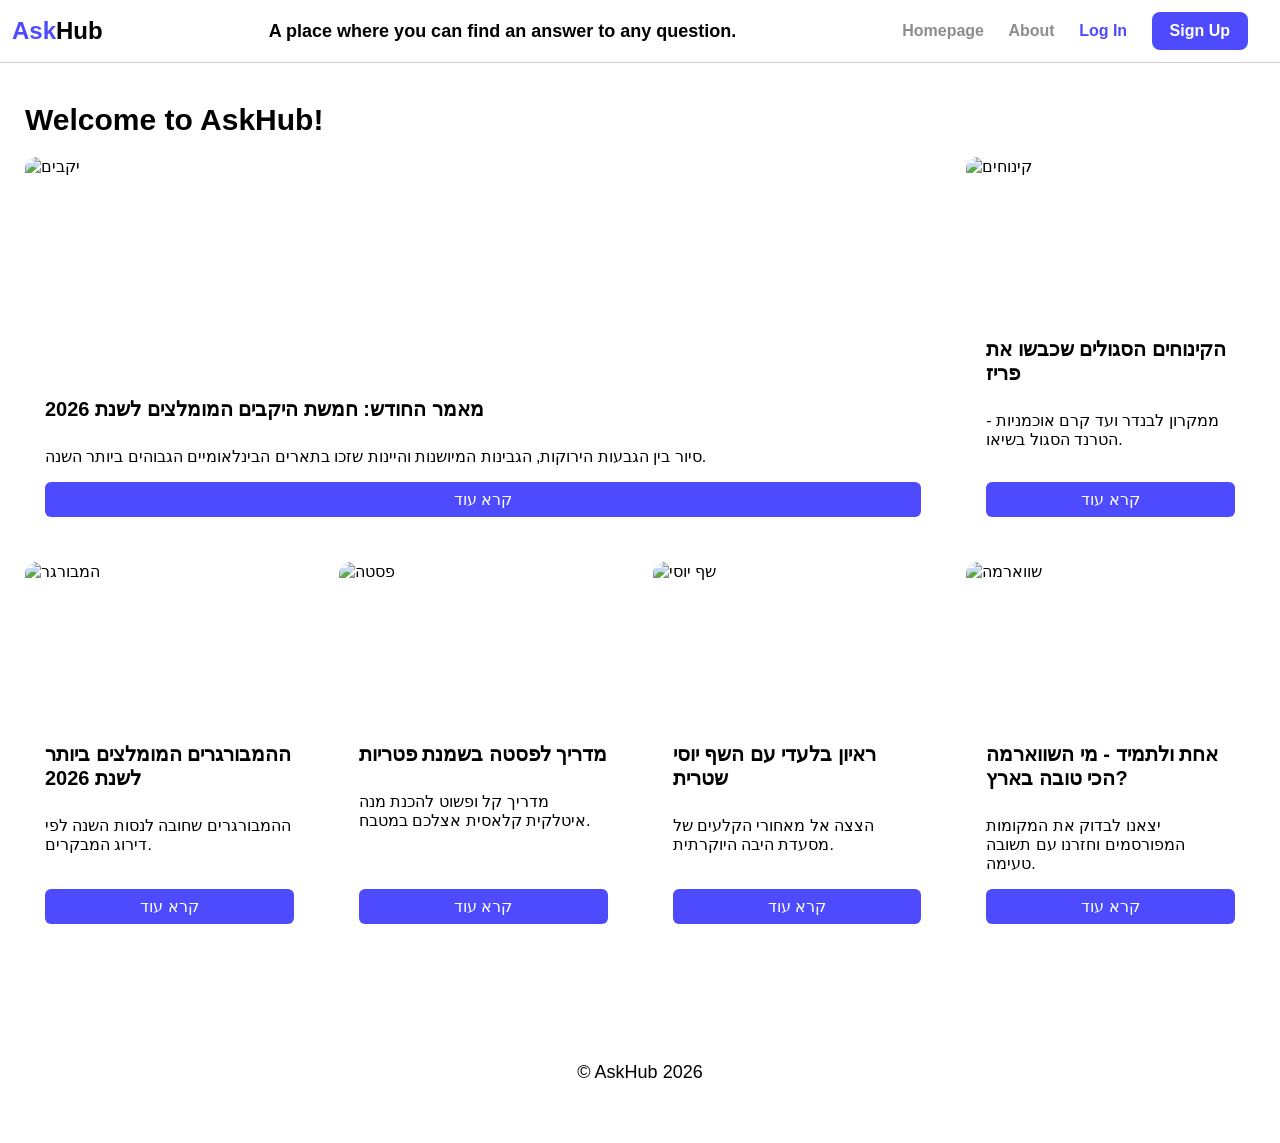
==== index.html @ f4919f1f "first commit" ====
<!DOCTYPE html>
<html lang="en" dir="ltr">
<head>
    <meta charset="UTF-8">
    <meta name="viewport" content="width=device-width, initial-scale=1.0">
    <title>Final Project - html JavaScript</title>
    <link rel="stylesheet" href="style.css">
</head> 
<body id="top">

<header>
    <div class="nav-container">
        <div class="logo">Ask<span>Hub</span></div>
        <div class="subtitle">A place where you can find an answer to any question.</div>

       <!--צקבוקס מוסתר-->
       <input type="checkbox" id="menu-toggle">

       <!--כפתור לפתיחת התפריט-->
       <label for="menu-toggle" class="hamburger">
        ☰
       </label>

        <nav class="menu">
            <a href="index.html">Homepage</a>
            <a href="about.html">About</a>
            <a id="login-link" href="login.html" class="login">Log In</a>
            <a id="signup-link" href="register.html" class="signup">Sign Up</a>
        </nav>
    </div>
</header>

<main class="container">
    <h1 class="site-title">Welcome to AskHub!</h1>
    <div class="grid-layout">      
        <!--מאמר ראשי-->
        <article class="card main-article">
            <img src="https://tasteoffrancemag.com/wp-content/uploads/2025/02/shutterstock_2423130701-scaled.jpg" alt="יקבים">
            <div class="card-content">
                <h2>מאמר החודש: חמשת היקבים המומלצים לשנת 2026</h2>
                <p>סיור בין הגבעות הירוקות, הגבינות המיושנות והיינות שזכו בתארים הבינלאומיים הגבוהים ביותר השנה.</p>
                <a href="#" class="btn">קרא עוד</a>
            </div>
        </article>
        
        <!--מאמר 2: קינוחים סגולים-->
        <article class="card">
            <img src="https://encrypted-tbn0.gstatic.com/images?q=tbn:ANd9GcQdO-d_kYrpwmOG8nm_Oo1D3cXcYjzcuINQ-Q&s" alt="קינוחים">
            <div class="card-content">
                <h2>הקינוחים הסגולים שכבשו את פריז</h2>
                <p>ממקרון לבנדר ועד קרם אוכמניות - הטרנד הסגול בשיאו.</p>
                <a href="#" class="btn">קרא עוד</a>
            </div>
        </article>

        <!--מאמר 3: המבורגרס-->
        <article class="card">
            <img src="https://kobiedri.co.il/wp-content/uploads/2024/09/IMG_0032-10.jpg" alt="המבורגר">
            <div class="card-content">
                <h2>ההמבורגרים המומלצים ביותר לשנת 2026</h2>
                <p>ההמבורגרים שחובה לנסות השנה לפי דירוג המבקרים.</p>
                <a href="#" class="btn">קרא עוד</a>
            </div>
        </article>

        <!--מאמר 4: פסטה-->
        <article class="card">
            <img src="https://maimongroup.co.il/wp-content/uploads/2025/08/%D7%A4%D7%98%D7%95%D7%A6%D7%99%D7%A0%D7%99-%D7%AA%D7%A8%D7%93-%D7%A4%D7%98%D7%A8%D7%99%D7%95%D7%AA-%D7%95%D7%A9%D7%9E%D7%A0%D7%AA.jpg" alt="פסטה">
            <div class="card-content">
                <h2>מדריך לפסטה בשמנת פטריות</h2>
                <p>מדריך קל ופשוט להכנת מנה איטלקית קלאסית אצלכם במטבח.</p>
                <a href="#" class="btn">קרא עוד</a>
            </div>
        </article>

        <!--מאמר 5: היבה יוסי שטרית-->
        <article class="card">
            <img src="https://hungryparis.com/wp-content/uploads/2022/12/318791356_687440199724669_7890385769118981096_n-1024x768.jpg" alt="שף יוסי">
            <div class="card-content">
                <h2>ראיון בלעדי עם השף יוסי שטרית</h2>
                <p>הצצה אל מאחורי הקלעים של מסעדת היבה היוקרתית.</p>
                <a href="#" class="btn">קרא עוד</a>
            </div>
        </article>

        <!--מאמר 6: שווארמה-->
        <article class="card">
            <img src="https://encrypted-tbn0.gstatic.com/images?q=tbn:ANd9GcRn54LryjG3MNIOIskVXW60TSadhxC5EGrFEA&s" alt="שווארמה">
            <div class="card-content">
                <h2>אחת ולתמיד - מי השווארמה הכי טובה בארץ?</h2>
                <p>יצאנו לבדוק את המקומות המפורסמים וחזרנו עם תשובה טעימה.</p>
                <a href="#" class="btn">קרא עוד</a>
            </div>
        </article>

    </div>
</main>

<footer id="form-section">
    <p class="copyright">
    © AskHub 2026</p>
</footer>
<script src="js/navbar.js"></script>
</body>
</html>
---- style.css ----
/*פלטת צבעים מוכנים שיהיה לי מראש*/
:root {
    --royal-blue: #423ffdef;
    --white: #ffffff;
    --black: #000000;
    --red: #ff4d4d;
    --green: #09d1a6;
    --dark-gray: #8c8d8d;
    --light-gray: #cfd1d1;
    --light-blue: #569affcb;
}

* {
    box-sizing: border-box;
    scroll-behavior: smooth;
}

body {
    margin: 0;
    font-family: 'Segoe UI', Tahoma, sans-serif;
    background-color: var(--white);
    direction: ltr;
}

/*חלק עליון*/
header {
    position: sticky;
    top: 0;
    background-color: var(--white);
    z-index: 1000;
    border-bottom: 1px solid var(--light-gray);
    margin: 0 auto;
    padding: 2px;
    direction: ltr;
}

.nav-container {
    display: flex;
    justify-content: space-between;
    align-items: center;
    max-width: 1300px;
    margin: 0 auto;
    padding: 10px;
    direction: ltr;
}

 /*המילה Ask*/
.logo {
    color: var(--royal-blue);
    font-weight: bold;
    font-size: 24px;
}

/*המילה Hub*/
.logo span {
    color: var(--black);
}

.subtitle {
    color:var(--black);
    font-weight: bold;
    font-size: 18px;
}

/*תפריט*/
.menu a {
    color: var(--dark-gray);
    text-decoration: none;
    margin-right: 20px;
    transition: all 0.3s ease;
    display: inline-block;
    font-weight: bold;
}

/*כפתור התחברות*/
.menu a.login {
    color: var(--royal-blue);
}

/*כפתור הרשמה*/
.menu a.signup {
    background-color: var(--royal-blue);
    color: var(--white);
    padding: 10px 18px;
    border-radius: 8px;
}

.menu a:hover {
    color: var(--light-gray);
    transform: translateY(-4px) scale(1.1);
}

.site-title{
    font-size: 30px;
}













/*גריד*/
.container {
    max-width: 1270px;
    margin: 40px auto;
    padding: 0 20px;
}

.grid-layout {
    display: grid;
    grid-template-columns: repeat(4, 1fr);
    gap: 25px;
}

.card {
    background-color: var(--white);
    border-radius: 12px;
    overflow: hidden;
    display: flex;
    flex-direction: column;
    transition: transform 0.35s ease;
}

.card:hover {
    transform: translateY(-8px) scale(1.04);
    box-shadow: 0 12px 30px var(--light-gray);
}

.card img {
    width: 100%;
    height: 160px;
    object-fit: cover;
}

.main-article {
    grid-column: span 3;
    background-color: var(--white);
}

.main-article img {
    height: 220px;
}

.card-content {
    padding: 20px;
    flex-grow: 1;
    display: flex;
    flex-direction: column;
}

.card-content h2 {
    color: var(--black);
    margin: 0 0 10px 0;
    font-size: 1.25rem;
}

.btn {
    background-color: var(--royal-blue);
    color: var(--white);
    text-decoration: none;
    padding: 8px 15px;
    border-radius: 6px;
    margin-top: auto;
    display: inline-block;
    text-align: center;
}





/*אודות*/
.about-strip {
    background-color: var(--white);
    padding: 60px 20px;
    text-align: center;
}

.inner-about h2 {
    color: var(--black);
}

.inner-about p {
    text-align: justify;
    line-height: 1.9;
    font-size: 19px;
    max-width: 900px;
    margin: 0 auto;
}
















/*הרשמה לניוזלטר*/
.hidden {
    display: none;
}

footer {
    background-color: var(--bg-home);
    padding: 60px 20px;
    text-align: center;
}

.white-bubble {
    background-color: var(--white);
    max-width: 450px;
    margin: 0 auto;
    padding: 0;
    border-radius: 15px;
    box-shadow: 0 8px 25px rgba(0,0,0,0.1);
    text-align: left;
}

.form-content {
    padding: 30px 40px;
}

.white-bubble h2 {
    text-align: center;
    color: var(--black);
    margin-bottom: 25px;
}

.form {
    display: flex;
    flex-direction: column;
    gap: 15px;
}

.form label {
    display: flex;
    flex-direction: column;
    font-weight: bold;
    color: var(--black);
}

input {
    padding: 10px;
    border-radius: 6px;
    border: 1px solid #ccc;
    margin-top: 5px;
    font-family: inherit;
}

/*שגיאות*/
.error {
    display: block;
    min-height: 14px;
    color: var(--red);
    font-size: 13px;
    margin-top: 1px;
    font-weight: normal;
    margin-bottom: 3px;
}

.invalid {
    border: 2px solid var(--red);
}

.valid {
    border: 2px solid var(--green);
}


.submit-btn,
.back-btn,
.continue-btn {
    background-color: var(--white);
    color: var(--black);
    border-radius: 8px;
    border-color: var(--light-gray);
    padding: 12px;
    margin-bottom: 3px;
    margin-top: 15px;
    font-weight: bold;
    cursor: pointer;
    transition: all 0.3s ease;
    display: block;
}

.submit-btn:hover,
.back-btn:hover,
.continue-btn:hover {
    transform: translateY(-6px);
    box-shadow: 0 5px 5px var(--dark-gray);
}

.continue-btn {
    display: block;
    margin-left: auto;
}

.buttons-row {
    display: flex;
    justify-content: space-between;
    align-items: center;
    margin-top: 15px;
}

.back-btn,
.submit-btn {
    flex: 0 0 120px;
}

#step2 {
    display: none;
}

.step {
    background-color: var(--light-gray);
    color: var(--black);
    padding: 15px 20px;
    display: inline-block;
    flex: 1;
    text-align: center;
}

.active {
    background-color: var(--royal-blue);
    color:var(--white);
}

.steps {
    display: flex;
    overflow: hidden;
    font-weight: bold;
    border-radius: 12px 12px 0 0;
    border-bottom: 1px solid var(--light-gray);
    box-shadow: 0 2px 4px rgba(0, 0, 0, 0.08);
}

.form-section {
    opacity: 1;
    transition: opacity 0.35s ease;
}

.form-section.hide {
    opacity: 0;
}



/*התחברות*/
.login-btn {
    background-color: var(--white);
    color: var(--black);
    border-radius: 8px;
    border-color: var(--light-gray);
    padding: 12px;
    margin-bottom: 3px;
    margin-top: 15px;
    font-weight: bold;
    cursor: pointer;
    transition: all 0.3s ease;
    display: block;
}




/*פרופיל*/
.profile-card
{
    width: 420px;
    margin: 40px auto;
    background: white;
    border-radius: 20px;
    padding: 40px;
    text-align: center;
    box-shadow: 0 4px 15px rgba(0,0,0,0.15);
}

.profile-image
{
    width: 170px;
    height: 170px;
    border-radius: 50%;
    object-fit: cover;
    border: 4px solid var(--light-blue);
    margin-bottom: 20px;
}

.profile-card h2
{
    margin-bottom: 10px;
    color: #2b2b2b;
}

.profile-username
{
    color: gray;
    font-size: 18px;
    margin-bottom: 20px;
}

.profile-card p
{
    margin: 12px 0;
    font-size: 17px;
}




/* --------------------------- Edit Profile Modal --------------------------- */

.modal{

    display:none;

    position:fixed;

    inset:0;

    background:rgba(0,0,0,.45);

    justify-content:center;

    align-items:center;

    padding:25px;

    z-index:1500;
}

.modal-content {

    background: white;

    width: 600px;

    max-width: 85vw;

    max-height: 90vh;

    overflow-y: auto;

    border-radius: 18px;

    padding: 30px;

    position: relative;

}

.modal-body{

    padding:30px;

    overflow-y:auto;

    max-height:90vh;

}

.close {

    position: absolute;

    top: 15px;
    right: 20px;

    cursor: pointer;

    font-size: 28px;
}

.modal-steps{

    display:flex;

    gap:15px;

    margin:20px 0;
}

.modal-steps button{

    flex:1;

    padding:12px;

    border:none;

    border-radius:8px;

    cursor:pointer;

    background:#ececec;
}

.active-tab{

    background:#1f6fff !important;

    color:white;
}

.modal-content label{

    display:block;

    margin-bottom:15px;
}

.modal-content input{

    width:100%;

    padding:10px;

    margin-top:5px;
}

.modal-buttons{

    display:flex;

    justify-content:flex-end;

    gap:15px;

    margin-top:25px;
}


/*חלק של לימוד עצמי
input:focus {
    outline: none;
    border: 2px solid var(--purple-primary);
}

input:focus:invalid {
    border: 2px solid var(--error);
}

input:valid:not(:placeholder-shown) {
    border: 2px solid var(--success);
}

.radio-row, .check-row {
    display: flex;
    align-items: center;
    gap: 10px;
    margin: 5px 0;
}

.radio-row label {
    flex-direction: row;
    font-weight: normal;
    margin-left: 10px;
}*/





/*צקבוקס מוסתר*/
#menu-toggle {
    display: none;
}

.hamburger {
    display: none;
}

.copyright {
    font-size: 18px;
    margin-bottom: 0;
}

/*התאמה למובייל לפי הדרישות בתרגיל*/
@media (max-width: 800px) {

    /* header */
    .nav-container {
        display: flex;
        justify-content: space-between;
        align-items: center;
    }

    /*כפתור המבורגר שלושה קווים*/
    .hamburger {
        display: block;
        color: white;
        font-size: 30px;
        cursor: pointer;
    }

    /*תפריט צד*/
    .menu {
        position: fixed;
        top: 0;
        right: -250px;
        width: 220px;
        height: 100vh;
        background-color: var(--purple-primary);
        display: flex;
        flex-direction: column;
        padding-top: 100px;
        padding-right: 20px;
        gap: 25px;
        transition: right 0.3s ease;
        z-index: 2000;
    }

    #menu-toggle:checked ~ .menu {
        right: 0;
    }

    .menu a {
        margin: 0;
        font-size: 20px;
    }

    .grid-layout {
        grid-template-columns: 1fr;
    }

    .main-article {
        grid-column: span 1;
    }

    .container {
        padding: 15px;
        margin: 20px auto;
    }

    .card img {
        height: 200px;
    }

    .white-bubble {
        width: 100%;
        padding: 20px;
    }
}
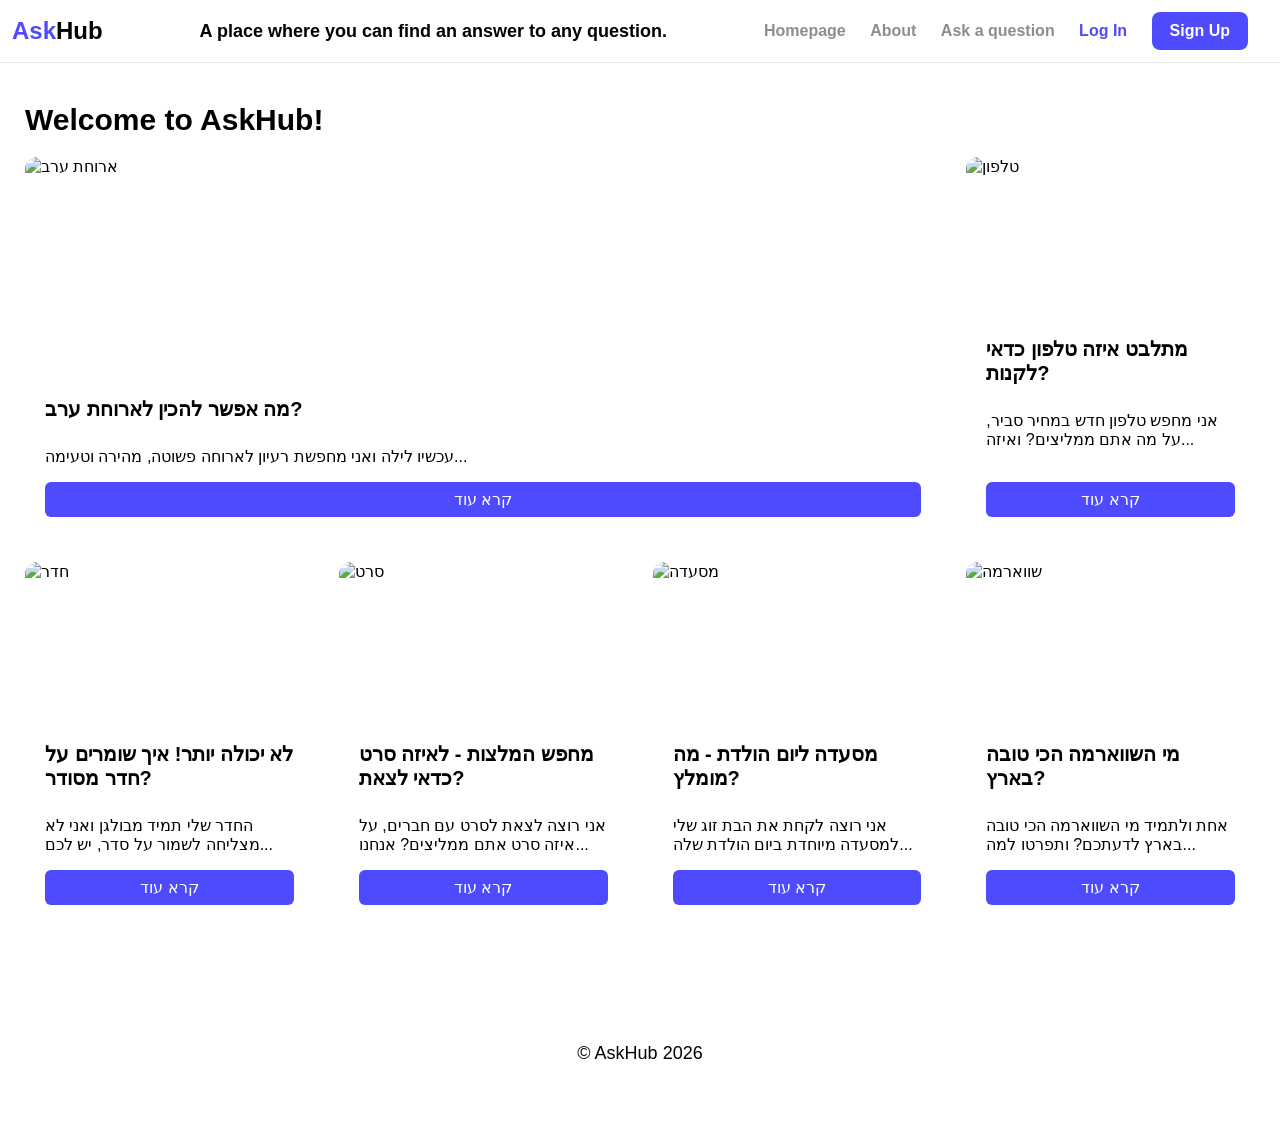
==== commit e8cd98a4: "After eye password" ====
--- a/index.html
+++ b/index.html
@@ -4,7 +4,7 @@
     <meta charset="UTF-8">
     <meta name="viewport" content="width=device-width, initial-scale=1.0">
     <title>Final Project - html JavaScript</title>
-    <link rel="stylesheet" href="style.css">
+    <link rel="stylesheet" href="SCSS/style.css">
 </head> 
 <body id="top">
 
@@ -24,6 +24,7 @@
         <nav class="menu">
             <a href="index.html">Homepage</a>
             <a href="about.html">About</a>
+            <a href="ask.html">Ask a question</a>
             <a id="login-link" href="login.html" class="login">Log In</a>
             <a id="signup-link" href="register.html" class="signup">Sign Up</a>
         </nav>
@@ -33,62 +34,62 @@
 <main class="container">
     <h1 class="site-title">Welcome to AskHub!</h1>
     <div class="grid-layout">      
-        <!--מאמר ראשי-->
+        <!--שאלה ראשית-->
         <article class="card main-article">
-            <img src="https://tasteoffrancemag.com/wp-content/uploads/2025/02/shutterstock_2423130701-scaled.jpg" alt="יקבים">
+            <img src="https://media.istockphoto.com/id/1201016752/photo/young-woman-having-a-midnight-snack.jpg?s=612x612&w=0&k=20&c=JHUdr2XHTFOThA7o6x220K0A11wLV5Yn7DySJst-lzk=" alt="ארוחת ערב">
             <div class="card-content">
-                <h2>מאמר החודש: חמשת היקבים המומלצים לשנת 2026</h2>
-                <p>סיור בין הגבעות הירוקות, הגבינות המיושנות והיינות שזכו בתארים הבינלאומיים הגבוהים ביותר השנה.</p>
+                <h2>מה אפשר להכין לארוחת ערב?</h2>
+                <p>עכשיו לילה ואני מחפשת רעיון לארוחה פשוטה, מהירה וטעימה...</p>
                 <a href="#" class="btn">קרא עוד</a>
             </div>
         </article>
         
-        <!--מאמר 2: קינוחים סגולים-->
+        <!--שאלה 2-->
         <article class="card">
-            <img src="https://encrypted-tbn0.gstatic.com/images?q=tbn:ANd9GcQdO-d_kYrpwmOG8nm_Oo1D3cXcYjzcuINQ-Q&s" alt="קינוחים">
+            <img src="https://www.t.co.il/storage/uploads/b8362fad-dc0a-4314-a974-de84495442db.jpg" alt="טלפון">
             <div class="card-content">
-                <h2>הקינוחים הסגולים שכבשו את פריז</h2>
-                <p>ממקרון לבנדר ועד קרם אוכמניות - הטרנד הסגול בשיאו.</p>
+                <h2>מתלבט איזה טלפון כדאי לקנות?</h2>
+                <p>אני מחפש טלפון חדש במחיר סביר, על מה אתם ממליצים? ואיזה...</p>
                 <a href="#" class="btn">קרא עוד</a>
             </div>
         </article>
 
-        <!--מאמר 3: המבורגרס-->
+        <!--שאלה 3-->
         <article class="card">
-            <img src="https://kobiedri.co.il/wp-content/uploads/2024/09/IMG_0032-10.jpg" alt="המבורגר">
+            <img src="https://www.bali-studio.com/wp-content/uploads/2024/12/20_640x426.jpg.webp" alt="חדר">
             <div class="card-content">
-                <h2>ההמבורגרים המומלצים ביותר לשנת 2026</h2>
-                <p>ההמבורגרים שחובה לנסות השנה לפי דירוג המבקרים.</p>
+                <h2>לא יכולה יותר! איך שומרים על חדר מסודר?</h2>
+                <p>החדר שלי תמיד מבולגן ואני לא מצליחה לשמור על סדר, יש לכם...</p>
                 <a href="#" class="btn">קרא עוד</a>
             </div>
         </article>
 
-        <!--מאמר 4: פסטה-->
+        <!--שאלה 4-->
         <article class="card">
-            <img src="https://maimongroup.co.il/wp-content/uploads/2025/08/%D7%A4%D7%98%D7%95%D7%A6%D7%99%D7%A0%D7%99-%D7%AA%D7%A8%D7%93-%D7%A4%D7%98%D7%A8%D7%99%D7%95%D7%AA-%D7%95%D7%A9%D7%9E%D7%A0%D7%AA.jpg" alt="פסטה">
+            <img src="https://www.pqpq2.co.il/productImages2/124/2023/11/12/image1699783117.jpg" alt="סרט">
             <div class="card-content">
-                <h2>מדריך לפסטה בשמנת פטריות</h2>
-                <p>מדריך קל ופשוט להכנת מנה איטלקית קלאסית אצלכם במטבח.</p>
+                <h2>מחפש המלצות - לאיזה סרט כדאי לצאת?</h2>
+                <p>אני רוצה לצאת לסרט עם חברים, על איזה סרט אתם ממליצים? אנחנו...</p>
                 <a href="#" class="btn">קרא עוד</a>
             </div>
         </article>
 
-        <!--מאמר 5: היבה יוסי שטרית-->
+        <!--שאלה 5-->
         <article class="card">
-            <img src="https://hungryparis.com/wp-content/uploads/2022/12/318791356_687440199724669_7890385769118981096_n-1024x768.jpg" alt="שף יוסי">
+            <img src="https://hungryparis.com/wp-content/uploads/2022/12/318791356_687440199724669_7890385769118981096_n-1024x768.jpg" alt="מסעדה">
             <div class="card-content">
-                <h2>ראיון בלעדי עם השף יוסי שטרית</h2>
-                <p>הצצה אל מאחורי הקלעים של מסעדת היבה היוקרתית.</p>
+                <h2>מסעדה ליום הולדת - מה מומלץ?</h2>
+                <p>אני רוצה לקחת את הבת זוג שלי למסעדה מיוחדת ביום הולדת שלה...</p>
                 <a href="#" class="btn">קרא עוד</a>
             </div>
         </article>
 
-        <!--מאמר 6: שווארמה-->
+        <!--שאלה 6-->
         <article class="card">
             <img src="https://encrypted-tbn0.gstatic.com/images?q=tbn:ANd9GcRn54LryjG3MNIOIskVXW60TSadhxC5EGrFEA&s" alt="שווארמה">
             <div class="card-content">
-                <h2>אחת ולתמיד - מי השווארמה הכי טובה בארץ?</h2>
-                <p>יצאנו לבדוק את המקומות המפורסמים וחזרנו עם תשובה טעימה.</p>
+                <h2>מי השווארמה הכי טובה בארץ?</h2>
+                <p>אחת ולתמיד מי השווארמה הכי טובה בארץ לדעתכם? ותפרטו למה...</p>
                 <a href="#" class="btn">קרא עוד</a>
             </div>
         </article>
--- a/SCSS/style.css
+++ b/SCSS/style.css
@@ -0,0 +1,952 @@
+/*פלטת צבעים מוכנים שיהיה לי מראש*/
+:root {
+    --royal-blue: #423ffdef;
+    --white: #ffffff;
+    --black: #000000;
+    --red: #ff4d4d;
+    --green: #09d1a6;
+    --dark-gray: #8c8d8d;
+    --light-gray: #cfd1d1;
+    --very-light-gray: #e0e2e2c7;
+    --light-blue: #569affcb;
+}
+
+* {
+    box-sizing: border-box;
+    scroll-behavior: smooth;
+}
+
+body {
+    margin: 0;
+    font-family: 'Segoe UI', Tahoma, sans-serif;
+    background-color: var(--white);
+    direction: ltr;
+}
+
+/*חלק עליון*/
+header {
+    position: sticky;
+    top: 0;
+    background-color: var(--white);
+    z-index: 1000;
+    border-bottom: 1px solid var(--very-light-gray);
+    margin: 0 auto;
+    padding: 2px;
+    direction: ltr;
+}
+
+.nav-container {
+    display: flex;
+    justify-content: space-between;
+    align-items: center;
+    max-width: 1300px;
+    margin: 0 auto;
+    padding: 10px;
+    direction: ltr;
+}
+
+ /*המילה Ask*/
+.logo {
+    color: var(--royal-blue);
+    font-weight: bold;
+    font-size: 24px;
+}
+
+/*המילה Hub*/
+.logo span {
+    color: var(--black);
+}
+
+.subtitle {
+    color:var(--black);
+    font-weight: bold;
+    font-size: 18px;
+}
+
+/*תפריט*/
+.menu a {
+    color: var(--dark-gray);
+    text-decoration: none;
+    margin-right: 20px;
+    transition: all 0.3s ease;
+    display: inline-block;
+    font-weight: bold;
+}
+
+/*כפתור התחברות*/
+.menu a.login {
+    color: var(--royal-blue);
+}
+
+/*כפתור הרשמה*/
+.menu a.signup {
+    background-color: var(--royal-blue);
+    color: var(--white);
+    padding: 10px 18px;
+    border-radius: 8px;
+}
+
+.menu a:hover {
+    color: var(--light-gray);
+    transform: translateY(-4px) scale(1.1);
+}
+
+.site-title{
+    font-size: 30px;
+}
+
+
+
+
+
+
+
+
+
+
+
+
+
+/*גריד*/
+.container {
+    max-width: 1270px;
+    margin: 40px auto;
+    padding: 0 20px;
+}
+
+.grid-layout {
+    display: grid;
+    grid-template-columns: repeat(4, 1fr);
+    gap: 25px;
+}
+
+.card {
+    background-color: var(--white);
+    border-radius: 12px;
+    overflow: hidden;
+    display: flex;
+    flex-direction: column;
+    transition: transform 0.35s ease;
+}
+
+.card:hover {
+    transform: translateY(-8px) scale(1.04);
+    box-shadow: 0 12px 30px var(--light-gray);
+}
+
+.card img {
+    width: 100%;
+    height: 160px;
+    object-fit: cover;
+}
+
+.main-article {
+    grid-column: span 3;
+    background-color: var(--white);
+}
+
+.main-article img {
+    height: 220px;
+}
+
+.card-content {
+    padding: 20px;
+    flex-grow: 1;
+    display: flex;
+    flex-direction: column;
+}
+
+.card-content h2 {
+    color: var(--black);
+    margin: 0 0 10px 0;
+    font-size: 1.25rem;
+}
+
+.btn {
+    background-color: var(--royal-blue);
+    color: var(--white);
+    text-decoration: none;
+    padding: 8px 15px;
+    border-radius: 6px;
+    margin-top: auto;
+    display: inline-block;
+    text-align: center;
+}
+
+
+
+
+
+/*אודות*/
+.about-strip {
+    background-color: var(--white);
+    padding: 10px 20px;
+    text-align: center;
+}
+
+.inner-about h1 {
+    color: var(--black);
+}
+
+.inner-about p {
+    text-align: justify;
+    line-height: 1.9;
+    font-size: 18px;
+    max-width: 900px;
+    margin: 0 auto;
+}
+
+.inner-about {
+    padding-top: 20px;
+}
+
+
+
+
+.ask-question-strip {
+    background-color: var(--white);
+    padding: 10px 20px;
+    text-align: center;
+}
+
+.ask-question-form {
+    display: flex;
+    flex-direction: column;
+    gap: 15px;
+}
+
+textarea {
+    padding: 10px;
+    border-radius: 6px;
+    border: 1px solid #ccc;
+    margin-top: 5px;
+    font-family: inherit;
+}
+
+.ask-question-btn {
+    background-color: var(--white);
+    color: var(--black);
+    border-radius: 8px;
+    border-color: var(--light-gray);
+    padding: 12px;
+    margin-bottom: 3px;
+    margin-top: 15px;
+    font-weight: bold;
+    cursor: pointer;
+    transition: all 0.3s ease;
+    display: block;
+}
+
+
+
+
+
+
+
+
+
+
+
+
+
+
+
+/*הרשמה*/
+.hidden {
+    display: none;
+}
+
+footer {
+    background-color: var(--bg-home);
+    padding: 60px 20px;
+    text-align: center;
+}
+
+.white-bubble {
+    background-color: var(--white);
+    max-width: 450px;
+    margin: 0 auto;
+    padding: 0;
+    border-radius: 15px;
+    box-shadow: 0 8px 25px rgba(0,0,0,0.1);
+    text-align: left;
+    padding-top: 10px;
+}
+
+.form-content {
+    padding: 30px 40px;
+}
+
+.white-bubble h2 {
+    text-align: center;
+    color: var(--black);
+    margin-bottom: 25px;
+}
+
+.form {
+    display: flex;
+    flex-direction: column;
+    gap: 15px;
+}
+
+.form label {
+    display: flex;
+    flex-direction: column;
+    font-weight: bold;
+    color: var(--black);
+}
+
+input {
+    padding: 10px;
+    border-radius: 6px;
+    border: 1px solid #ccc;
+    margin-top: 5px;
+    font-family: inherit;
+}
+
+/*שגיאות*/
+.error {
+    display: block;
+    min-height: 14px;
+    color: var(--red);
+    font-size: 13px;
+    margin-top: 1px;
+    font-weight: normal;
+    margin-bottom: 3px;
+}
+
+.invalid {
+    border: 2px solid var(--red);
+}
+
+.valid {
+    border: 2px solid var(--green);
+}
+
+
+.submit-btn,
+.back-btn,
+.continue-btn {
+    background-color: var(--white);
+    color: var(--black);
+    border-radius: 8px;
+    border-color: var(--light-gray);
+    padding: 12px;
+    margin-bottom: 3px;
+    margin-top: 15px;
+    font-weight: bold;
+    cursor: pointer;
+    transition: all 0.3s ease;
+    display: block;
+}
+
+.submit-btn:hover,
+.back-btn:hover,
+.continue-btn:hover {
+    transform: translateY(-6px);
+    box-shadow: 0 5px 5px var(--dark-gray);
+}
+
+.continue-btn {
+    display: block;
+    margin-left: auto;
+}
+
+.buttons-row {
+    display: flex;
+    justify-content: space-between;
+    align-items: center;
+    margin-top: 15px;
+}
+
+.back-btn,
+.submit-btn {
+    flex: 0 0 120px;
+}
+
+#step2 {
+    display: none;
+}
+
+.step {
+    background-color: var(--light-gray);
+    color: var(--black);
+    padding: 15px 20px;
+    display: inline-block;
+    flex: 1;
+    text-align: center;
+}
+
+.active {
+    background-color: var(--royal-blue);
+    color:var(--white);
+}
+
+.steps {
+    display: flex;
+    overflow: hidden;
+    font-weight: bold;
+    border-radius: 12px 12px 0 0;
+    border-bottom: 1px solid var(--light-gray);
+    box-shadow: 0 2px 4px rgba(0, 0, 0, 0.08);
+}
+
+.form-section {
+    opacity: 1;
+    transition: opacity 0.35s ease;
+}
+
+.form-section.hide {
+    opacity: 0;
+}
+
+
+
+/*התחברות*/
+.login-btn {
+    background-color: var(--white);
+    color: var(--black);
+    border-radius: 8px;
+    border-color: var(--light-gray);
+    padding: 12px;
+    margin-bottom: 3px;
+    margin-top: 15px;
+    font-weight: bold;
+    cursor: pointer;
+    transition: all 0.3s ease;
+    display: block;
+}
+
+.form-content {
+    padding: 30px 40px;
+}
+
+.login-form {
+    display: flex;
+    flex-direction: column;
+    gap: 15px;
+}
+
+.login-note p {
+    color: var(--dark-gray);
+    font-size: 16px;
+    font-weight: normal;
+}
+
+.password-container {
+    position: relative;
+    width: 100%;
+}
+
+
+.password-container input {
+    width: 100%;
+    box-sizing: border-box;
+    padding-right: 45px;
+}
+
+
+.toggle-password {
+    position: absolute;
+    right: 12px;
+    top: 50%;
+    transform: translateY(-50%);
+
+    width: 22px;
+    height: 22px;
+
+    cursor: pointer;
+
+    color: #777;
+
+    z-index: 2;
+}
+
+
+.toggle-password:hover {
+    color: #444;
+}
+
+
+
+
+/*פרופיל*/
+.profile-card
+{
+    width: 420px;
+    margin: 40px auto;
+    background: white;
+    border-radius: 20px;
+    padding: 40px;
+    text-align: center;
+    box-shadow: 0 4px 15px rgba(0,0,0,0.15);
+}
+
+.profile-image
+{
+    width: 170px;
+    height: 170px;
+    border-radius: 50%;
+    object-fit: cover;
+    border: 4px solid var(--light-blue);
+    margin-bottom: 20px;
+}
+
+.profile-card h2
+{
+    margin-bottom: 10px;
+    color: #2b2b2b;
+}
+
+.profile-username
+{
+    color: gray;
+    font-size: 18px;
+    margin-bottom: 20px;
+}
+
+.profile-card p
+{
+    margin: 12px 0;
+    font-size: 17px;
+}
+
+.profile-buttons {
+    display:flex;
+    justify-content: center;
+    gap:15px;
+    margin-top:25px;
+}
+
+#edit-profile-btn,
+#game-btn {
+    background-color: var(--royal-blue);
+    color: var(--white);
+    border-radius: 8px;
+    padding: 10px 18px;
+    margin-bottom: 3px;
+    margin-top: 15px;
+    font-weight: bold;
+    cursor: pointer;
+    transition: all 0.3s ease;
+    display: block;
+}
+
+#logout-btn {
+    background-color: var(--white);
+    color: var(--black);
+    border-radius: 8px;
+    border-color: var(--light-gray);
+    padding: 10px 18px;
+    margin-bottom: 3px;
+    margin-top: 15px;
+    font-weight: bold;
+    cursor: pointer;
+    transition: all 0.3s ease;
+    display: block;
+}
+
+.profile-buttons button:hover {
+    color: var(--light-gray);
+    transform: translateY(-4px) scale(1.1);
+}
+
+/* --------------------------- Edit Profile Modal --------------------------- */
+
+.modal{
+    display:none;
+    position:fixed;
+    inset:0;
+    background:rgba(0,0,0,.45);
+    justify-content:center;
+    align-items:center;
+    padding:25px;
+    z-index:1500;
+}
+
+.modal-content {
+    background: white;
+    width: 600px;
+    max-width: 85vw;
+    max-height: 90vh;
+    overflow-y: auto;
+    border-radius: 18px;
+    padding: 30px;
+    position: relative;
+}
+
+.modal-body{
+    padding:30px;
+    overflow-y:auto;
+    max-height:90vh;
+}
+
+.close {
+    position: absolute;
+    top: 15px;
+    right: 20px;
+    cursor: pointer;
+    font-size: 28px;
+}
+
+.modal-steps{
+    display:flex;
+    gap:15px;
+    margin:20px 0;
+}
+
+.modal-steps button{
+    flex:1;
+    padding:12px;
+    border:none;
+    border-radius:8px;
+    cursor:pointer;
+    background:#ececec;
+}
+
+.active-tab{
+    background:#1f6fff !important;
+    color:white;
+}
+
+.modal-content label{
+    display:block;
+    margin-bottom:15px;
+}
+
+.modal-content input{
+    width:100%;
+    padding:10px;
+    margin-top:5px;
+}
+
+.modal-buttons{
+    display:flex;
+    justify-content:flex-end;
+    gap:15px;
+    margin-top:25px;
+}
+
+#cancel-edit,
+#save-edit {
+    background-color: var(--white);
+    color: var(--black);
+    border-radius: 8px;
+    border-color: var(--light-gray);
+    padding: 12px;
+    margin-bottom: 3px;
+    margin-top: 15px;
+    font-weight: bold;
+    cursor: pointer;
+    transition: all 0.3s ease;
+    display: block;
+}
+
+
+/*
+input:focus {
+    outline: none;
+    border: 2px solid var(--purple-primary);
+}
+
+input:focus:invalid {
+    border: 2px solid var(--error);
+}
+
+input:valid:not(:placeholder-shown) {
+    border: 2px solid var(--success);
+}
+
+.radio-row, .check-row {
+    display: flex;
+    align-items: center;
+    gap: 10px;
+    margin: 5px 0;
+}
+
+.radio-row label {
+    flex-direction: row;
+    font-weight: normal;
+    margin-left: 10px;
+}*/
+
+
+/* --------------------------- Admin --------------------------- */
+
+.admin-card{
+    width:100%;
+    max-width:1400px;
+    margin:40px auto;
+    padding:30px;
+    border-radius:20px;
+    overflow:hidden;
+}
+
+.admin-table{
+    width:100%;
+    border-collapse:collapse;
+}
+
+.admin-table thead{
+    background: var(--white);
+    color: var(--black);
+}
+
+.admin-table th{
+    padding:18px 15px;
+    text-align:center;
+    font-size:15px;
+    font-weight:bold;
+}
+
+.admin-table td{
+    padding:18px 15px;
+    text-align:center;
+    vertical-align:middle;
+}
+
+.admin-table tbody tr{
+    border-bottom: 1px solid var(--light-gray);
+}
+
+.admin-table tbody tr:last-child{
+    border-bottom: none;
+}
+
+.admin-profile-pic{
+    width: 60px;
+    height: 60px;
+    border-radius: 50%;
+    object-fit: cover;
+    border: 3px solid var(--light-blue);
+}
+
+.actions{
+    display:flex;
+    justify-content:center;
+    gap:12px;
+}
+
+.action-btn{
+    width:42px;
+    height:42px;
+    border:none;
+    border-radius:10px;
+    background:white;
+    cursor:pointer;
+    font-size:20px;
+    transition:.25s;
+    box-shadow:0 2px 8px rgba(0,0,0,.12);
+}
+
+.action-btn:hover{
+    transform:translateY(-3px);
+}
+
+.edit-btn:hover{
+    background:#d9ecff;
+}
+
+.delete-btn:hover{
+    background:#ffe0e0;
+}
+
+/* ---------------- Delete Modal ---------------- */
+
+.delete-modal-content{
+    background:white;
+    width:360px;
+    padding:35px;
+    border-radius:20px;
+    text-align:center;
+    box-shadow:0 10px 30px rgba(0,0,0,.2);
+}
+
+.delete-modal-content h3{
+    margin-bottom:30px;
+    font-size:22px;
+}
+
+.delete-buttons{
+    display:flex;
+    justify-content:center;
+    gap:18px;
+}
+
+.delete-buttons button{
+    width:120px;
+    padding:12px;
+    border:none;
+    border-radius:10px;
+    cursor:pointer;
+    font-weight:bold;
+    transition:.25s;
+}
+
+#confirm-delete{
+    background:#ff4d4d;
+    color:white;
+}
+
+#cancel-delete{
+    background:#ececec;
+}
+
+.delete-buttons button:hover{
+    transform:translateY(-3px);
+}
+
+
+
+
+
+/*צקבוקס מוסתר*/
+#menu-toggle {
+    display: none;
+}
+
+.hamburger {
+    display: none;
+}
+
+.copyright {
+    font-size: 18px;
+    margin-bottom: 0;
+}
+
+/*התאמה למובייל לפי הדרישות בתרגיל*/
+@media (max-width: 800px) {
+
+    /* header */
+    .nav-container {
+        display: flex;
+        justify-content: space-between;
+        align-items: center;
+    }
+
+    /*כפתור המבורגר שלושה קווים*/
+    .hamburger {
+        display: block;
+        color: white;
+        font-size: 30px;
+        cursor: pointer;
+    }
+
+    /*תפריט צד*/
+    .menu {
+        position: fixed;
+        top: 0;
+        right: -250px;
+        width: 220px;
+        height: 100vh;
+        background-color: var(--purple-primary);
+        display: flex;
+        flex-direction: column;
+        padding-top: 100px;
+        padding-right: 20px;
+        gap: 25px;
+        transition: right 0.3s ease;
+        z-index: 2000;
+    }
+
+    #menu-toggle:checked ~ .menu {
+        right: 0;
+    }
+
+    .menu a {  margin: 0;
+        font-size: 20px;
+    }
+
+    .grid-layout {
+        grid-template-columns: 1fr;
+    }
+
+    .main-article {
+        grid-column: span 1;
+    }
+
+    .container {
+        padding: 15px;
+        margin: 20px auto;
+    }
+
+    .card img {
+        height: 200px;
+    }
+
+    .white-bubble {
+        width: 100%;
+        padding: 20px;
+    }
+}
+
+
+
+
+
+
+
+
+
+
+
+
+
+
+
+
+
+
+
+
+
+
+
+
+
+
+
+
+
+
+
+
+
+
+
+
+
+
+
+
+
+
+
+
+
+
+
+
+
+
+
+
+
+
+
+
+
+
+
+
+
+
+
+
+
+
+
+
+
+
+
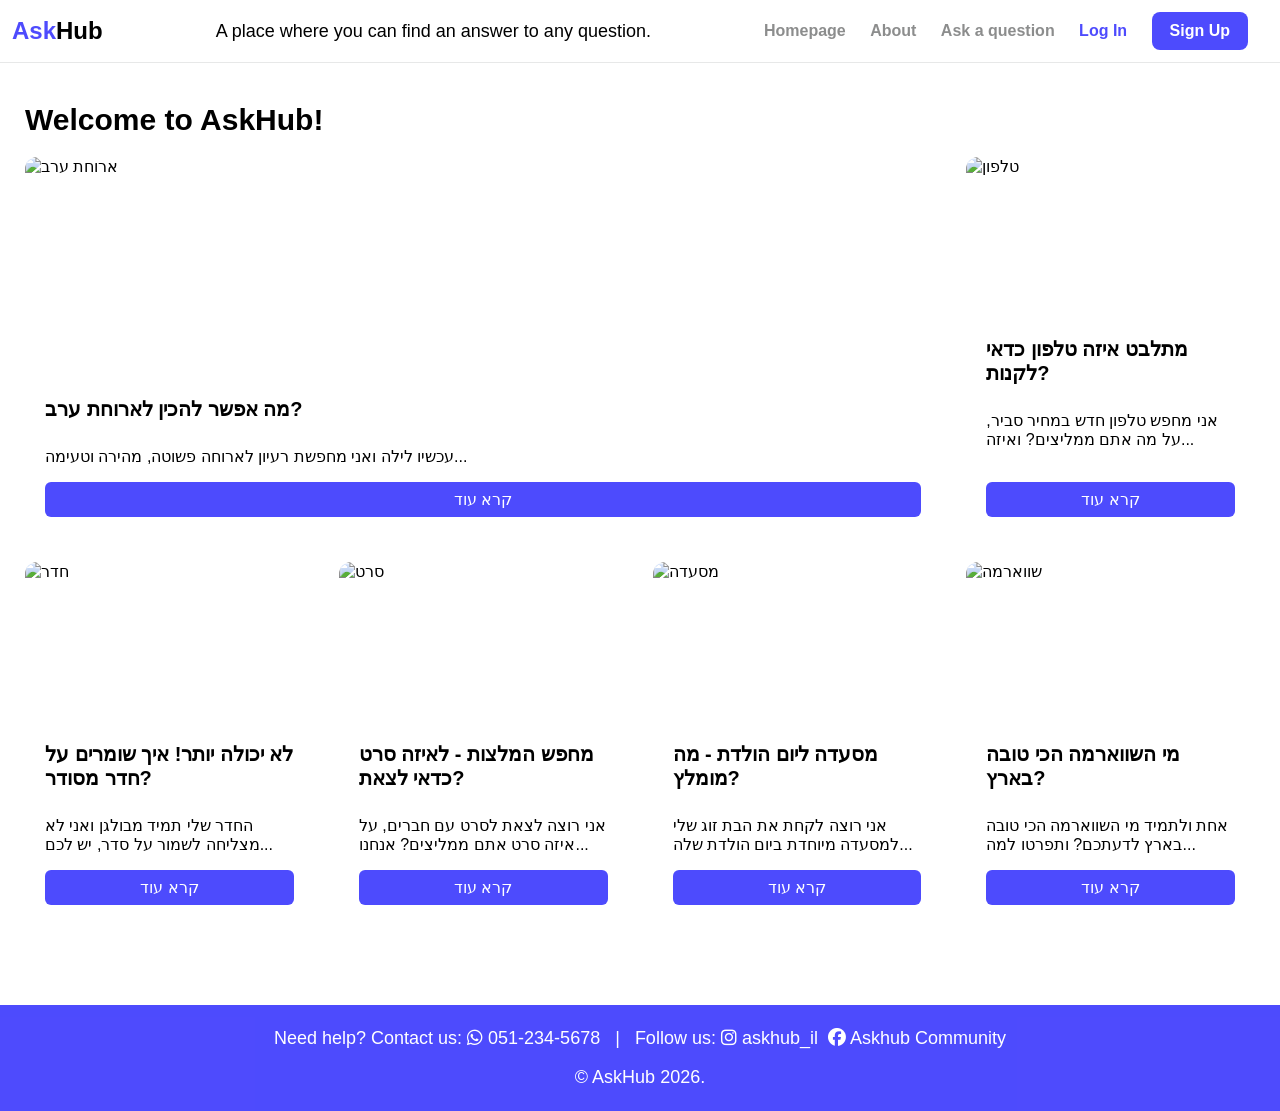
==== commit 519dc758: "After ask js" ====
--- a/index.html
+++ b/index.html
@@ -1,106 +1,127 @@
 <!DOCTYPE html>
 <html lang="en" dir="ltr">
+
 <head>
     <meta charset="UTF-8">
     <meta name="viewport" content="width=device-width, initial-scale=1.0">
     <title>Final Project - html JavaScript</title>
     <link rel="stylesheet" href="SCSS/style.css">
-</head> 
+    <link rel="stylesheet" href="https://cdnjs.cloudflare.com/ajax/libs/font-awesome/6.5.2/css/all.min.css">
+</head>
+
 <body id="top">
+    <header>
+        <div class="nav-container">
+            <div class="logo">Ask<span>Hub</span></div>
+            <div class="subtitle">A place where you can find an answer to any question.</div>
 
-<header>
-    <div class="nav-container">
-        <div class="logo">Ask<span>Hub</span></div>
-        <div class="subtitle">A place where you can find an answer to any question.</div>
+            <!--צקבוקס מוסתר-->
+            <input type="checkbox" id="menu-toggle">
 
-       <!--צקבוקס מוסתר-->
-       <input type="checkbox" id="menu-toggle">
+            <!--כפתור לפתיחת התפריט-->
+            <label for="menu-toggle" class="hamburger">
+                ☰
+            </label>
 
-       <!--כפתור לפתיחת התפריט-->
-       <label for="menu-toggle" class="hamburger">
-        ☰
-       </label>
+            <nav class="menu">
+                <a href="index.html">Homepage</a>
+                <a href="about.html">About</a>
+                <a href="ask.html">Ask a question</a>
+                <a id="login-link" href="login.html" class="login">Log In</a>
+                <a id="signup-link" href="register.html" class="signup">Sign Up</a>
+            </nav>
+        </div>
+    </header>
 
-        <nav class="menu">
-            <a href="index.html">Homepage</a>
-            <a href="about.html">About</a>
-            <a href="ask.html">Ask a question</a>
-            <a id="login-link" href="login.html" class="login">Log In</a>
-            <a id="signup-link" href="register.html" class="signup">Sign Up</a>
-        </nav>
-    </div>
-</header>
+    <main class="container">
+        <h1 class="site-title">Welcome to AskHub!</h1>
+        <div class="grid-layout">
+            <!--שאלה ראשית-->
+            <article class="card main-article">
+                <img src="https://media.istockphoto.com/id/1201016752/photo/young-woman-having-a-midnight-snack.jpg?s=612x612&w=0&k=20&c=JHUdr2XHTFOThA7o6x220K0A11wLV5Yn7DySJst-lzk="
+                    alt="ארוחת ערב">
+                <div class="card-content">
+                    <h2>מה אפשר להכין לארוחת ערב?</h2>
+                    <p>עכשיו לילה ואני מחפשת רעיון לארוחה פשוטה, מהירה וטעימה...</p>
+                    <a href="#" class="btn">קרא עוד</a>
+                </div>
+            </article>
 
-<main class="container">
-    <h1 class="site-title">Welcome to AskHub!</h1>
-    <div class="grid-layout">      
-        <!--שאלה ראשית-->
-        <article class="card main-article">
-            <img src="https://media.istockphoto.com/id/1201016752/photo/young-woman-having-a-midnight-snack.jpg?s=612x612&w=0&k=20&c=JHUdr2XHTFOThA7o6x220K0A11wLV5Yn7DySJst-lzk=" alt="ארוחת ערב">
-            <div class="card-content">
-                <h2>מה אפשר להכין לארוחת ערב?</h2>
-                <p>עכשיו לילה ואני מחפשת רעיון לארוחה פשוטה, מהירה וטעימה...</p>
-                <a href="#" class="btn">קרא עוד</a>
-            </div>
-        </article>
-        
-        <!--שאלה 2-->
-        <article class="card">
-            <img src="https://www.t.co.il/storage/uploads/b8362fad-dc0a-4314-a974-de84495442db.jpg" alt="טלפון">
-            <div class="card-content">
-                <h2>מתלבט איזה טלפון כדאי לקנות?</h2>
-                <p>אני מחפש טלפון חדש במחיר סביר, על מה אתם ממליצים? ואיזה...</p>
-                <a href="#" class="btn">קרא עוד</a>
-            </div>
-        </article>
+            <!--שאלה 2-->
+            <article class="card">
+                <img src="https://www.t.co.il/storage/uploads/b8362fad-dc0a-4314-a974-de84495442db.jpg" alt="טלפון">
+                <div class="card-content">
+                    <h2>מתלבט איזה טלפון כדאי לקנות?</h2>
+                    <p>אני מחפש טלפון חדש במחיר סביר, על מה אתם ממליצים? ואיזה...</p>
+                    <a href="#" class="btn">קרא עוד</a>
+                </div>
+            </article>
 
-        <!--שאלה 3-->
-        <article class="card">
-            <img src="https://www.bali-studio.com/wp-content/uploads/2024/12/20_640x426.jpg.webp" alt="חדר">
-            <div class="card-content">
-                <h2>לא יכולה יותר! איך שומרים על חדר מסודר?</h2>
-                <p>החדר שלי תמיד מבולגן ואני לא מצליחה לשמור על סדר, יש לכם...</p>
-                <a href="#" class="btn">קרא עוד</a>
-            </div>
-        </article>
+            <!--שאלה 3-->
+            <article class="card">
+                <img src="https://www.bali-studio.com/wp-content/uploads/2024/12/20_640x426.jpg.webp" alt="חדר">
+                <div class="card-content">
+                    <h2>לא יכולה יותר! איך שומרים על חדר מסודר?</h2>
+                    <p>החדר שלי תמיד מבולגן ואני לא מצליחה לשמור על סדר, יש לכם...</p>
+                    <a href="#" class="btn">קרא עוד</a>
+                </div>
+            </article>
 
-        <!--שאלה 4-->
-        <article class="card">
-            <img src="https://www.pqpq2.co.il/productImages2/124/2023/11/12/image1699783117.jpg" alt="סרט">
-            <div class="card-content">
-                <h2>מחפש המלצות - לאיזה סרט כדאי לצאת?</h2>
-                <p>אני רוצה לצאת לסרט עם חברים, על איזה סרט אתם ממליצים? אנחנו...</p>
-                <a href="#" class="btn">קרא עוד</a>
-            </div>
-        </article>
+            <!--שאלה 4-->
+            <article class="card">
+                <img src="https://www.pqpq2.co.il/productImages2/124/2023/11/12/image1699783117.jpg" alt="סרט">
+                <div class="card-content">
+                    <h2>מחפש המלצות - לאיזה סרט כדאי לצאת?</h2>
+                    <p>אני רוצה לצאת לסרט עם חברים, על איזה סרט אתם ממליצים? אנחנו...</p>
+                    <a href="#" class="btn">קרא עוד</a>
+                </div>
+            </article>
 
-        <!--שאלה 5-->
-        <article class="card">
-            <img src="https://hungryparis.com/wp-content/uploads/2022/12/318791356_687440199724669_7890385769118981096_n-1024x768.jpg" alt="מסעדה">
-            <div class="card-content">
-                <h2>מסעדה ליום הולדת - מה מומלץ?</h2>
-                <p>אני רוצה לקחת את הבת זוג שלי למסעדה מיוחדת ביום הולדת שלה...</p>
-                <a href="#" class="btn">קרא עוד</a>
-            </div>
-        </article>
+            <!--שאלה 5-->
+            <article class="card">
+                <img src="https://hungryparis.com/wp-content/uploads/2022/12/318791356_687440199724669_7890385769118981096_n-1024x768.jpg"
+                    alt="מסעדה">
+                <div class="card-content">
+                    <h2>מסעדה ליום הולדת - מה מומלץ?</h2>
+                    <p>אני רוצה לקחת את הבת זוג שלי למסעדה מיוחדת ביום הולדת שלה...</p>
+                    <a href="#" class="btn">קרא עוד</a>
+                </div>
+            </article>
 
-        <!--שאלה 6-->
-        <article class="card">
-            <img src="https://encrypted-tbn0.gstatic.com/images?q=tbn:ANd9GcRn54LryjG3MNIOIskVXW60TSadhxC5EGrFEA&s" alt="שווארמה">
-            <div class="card-content">
-                <h2>מי השווארמה הכי טובה בארץ?</h2>
-                <p>אחת ולתמיד מי השווארמה הכי טובה בארץ לדעתכם? ותפרטו למה...</p>
-                <a href="#" class="btn">קרא עוד</a>
-            </div>
-        </article>
+            <!--שאלה 6-->
+            <article class="card">
+                <img src="https://encrypted-tbn0.gstatic.com/images?q=tbn:ANd9GcRn54LryjG3MNIOIskVXW60TSadhxC5EGrFEA&s"
+                    alt="שווארמה">
+                <div class="card-content">
+                    <h2>מי השווארמה הכי טובה בארץ?</h2>
+                    <p>אחת ולתמיד מי השווארמה הכי טובה בארץ לדעתכם? ותפרטו למה...</p>
+                    <a href="#" class="btn">קרא עוד</a>
+                </div>
+            </article>
 
-    </div>
-</main>
+        </div>
+    </main>
 
-<footer id="form-section">
-    <p class="copyright">
-    © AskHub 2026</p>
-</footer>
-<script src="js/navbar.js"></script>
+    <footer id="form-section" class="copyright">
+        <p>
+            <span class="contact">
+                Need help? Contact us: <i class="fa-brands fa-whatsapp"></i> 051-234-5678
+            </span>
+
+            <span class="separator">|</span>
+
+            <span class="social">
+                Follow us: <i class="fa-brands fa-instagram"></i> askhub_il
+            </span>
+
+            <span>
+                <i id="facebook" class="fa-brands fa-facebook"></i> Askhub Community
+            </span>
+        </p>
+        <p>© AskHub 2026.</p>
+    </footer>
+    
+    <script src="js/navbar.js"></script>
 </body>
+
 </html>
--- a/SCSS/style.css
+++ b/SCSS/style.css
@@ -1,4 +1,3 @@
-/*פלטת צבעים מוכנים שיהיה לי מראש*/
 :root {
     --royal-blue: #423ffdef;
     --white: #ffffff;
@@ -23,7 +22,16 @@
     direction: ltr;
 }
 
-/*חלק עליון*/
+.nav-ready .menu {
+    visibility: visible;
+}
+
+.menu {
+    visibility: hidden;
+}
+
+
+/* --------------------------- חלק עליון --------------------------- */
 header {
     position: sticky;
     top: 0;
@@ -59,7 +67,7 @@
 
 .subtitle {
     color:var(--black);
-    font-weight: bold;
+    font-weight: normal;
     font-size: 18px;
 }
 
@@ -96,18 +104,7 @@
 }
 
 
-
-
-
-
-
-
-
-
-
-
-
-/*גריד*/
+/* --------------------------- דף הבית - תוכן --------------------------- */
 .container {
     max-width: 1270px;
     margin: 40px auto;
@@ -174,10 +171,8 @@
 }
 
 
-
-
-
-/*אודות*/
+/* --------------------------- אודות --------------------------- */
+
 .about-strip {
     background-color: var(--white);
     padding: 10px 20px;
@@ -201,7 +196,7 @@
 }
 
 
-
+/* --------------------------- שאל שאלה --------------------------- */
 
 .ask-question-strip {
     background-color: var(--white);
@@ -239,27 +234,10 @@
 
 
 
-
-
-
-
-
-
-
-
-
-
-
-
-/*הרשמה*/
+/* --------------------------- הרשמה --------------------------- */
+
 .hidden {
     display: none;
-}
-
-footer {
-    background-color: var(--bg-home);
-    padding: 60px 20px;
-    text-align: center;
 }
 
 .white-bubble {
@@ -270,7 +248,6 @@
     border-radius: 15px;
     box-shadow: 0 8px 25px rgba(0,0,0,0.1);
     text-align: left;
-    padding-top: 10px;
 }
 
 .form-content {
@@ -304,7 +281,7 @@
     font-family: inherit;
 }
 
-/*שגיאות*/
+/* --------------------------- שגיאות בטופס --------------------------- */
 .error {
     display: block;
     min-height: 14px;
@@ -323,6 +300,8 @@
     border: 2px solid var(--green);
 }
 
+
+/* --------------------------- שלבים בטופס וכפתורים --------------------------- */
 
 .submit-btn,
 .back-btn,
@@ -402,7 +381,7 @@
 
 
 
-/*התחברות*/
+/* --------------------------- התחברות --------------------------- */
 .login-btn {
     background-color: var(--white);
     color: var(--black);
@@ -433,6 +412,9 @@
     font-weight: normal;
 }
 
+
+/* --------------------------- נראות סיסמא --------------------------- */
+
 .password-container {
     position: relative;
     width: 100%;
@@ -470,7 +452,7 @@
 
 
 
-/*פרופיל*/
+/* --------------------------- כרטיס פרופיל --------------------------- */
 .profile-card
 {
     width: 420px;
@@ -551,6 +533,43 @@
     transform: translateY(-4px) scale(1.1);
 }
 
+
+/* --------------------------- Post Question Modal --------------------------- */
+
+.posting-modal-content{
+    background: var(--white);
+    width:320px;
+    padding:25px;
+    border-radius:20px;
+    text-align:center;
+    box-shadow:0 10px 30px rgba(0,0,0,.2);
+}
+
+.posting-modal-content h3{
+    margin-bottom: 30px;
+    font-size: 19px;
+}
+
+#close-success{
+    background: var(--royal-blue);
+    color: var(--white);
+}
+
+.posting-modal-content button{
+    width:120px;
+    padding:12px;
+    border:none;
+    border-radius:10px;
+    cursor:pointer;
+    font-weight:bold;
+    transition:.25s;
+}
+
+#close-success:hover{
+    transform:translateY(-3px);
+}
+
+
 /* --------------------------- Edit Profile Modal --------------------------- */
 
 .modal{
@@ -671,7 +690,7 @@
 }*/
 
 
-/* --------------------------- Admin --------------------------- */
+/* --------------------------- מנהל / אדמין --------------------------- */
 
 .admin-card{
     width:100%;
@@ -751,7 +770,7 @@
     background:#ffe0e0;
 }
 
-/* ---------------- Delete Modal ---------------- */
+/* -------------------- Delete Modal - אדמין שיכול למחוק משתמש -------------------- */
 
 .delete-modal-content{
     background:white;
@@ -798,8 +817,6 @@
 
 
 
-
-
 /*צקבוקס מוסתר*/
 #menu-toggle {
     display: none;
@@ -809,10 +826,46 @@
     display: none;
 }
 
+
+
+/* --------------------------- החלק התחתון של האתר ---------------------------- */
+
+footer {
+    background-color: var(--royal-blue);
+    padding: 5px 5px;
+    text-align: center;
+}
+
 .copyright {
     font-size: 18px;
     margin-bottom: 0;
-}
+    color: var(--white);
+    margin-top: 80px;
+}
+
+.contact {
+    margin-right: 10px;
+}
+
+.separator {
+    font-size: 18px;
+    color: var(--white);
+}
+
+.social {
+    margin-left: 10px;
+}
+
+.footer-contact i {
+    margin-right: 5px;
+}
+
+#facebook {
+    margin-left: 5px;
+}
+
+
+
 
 /*התאמה למובייל לפי הדרישות בתרגיל*/
 @media (max-width: 800px) {
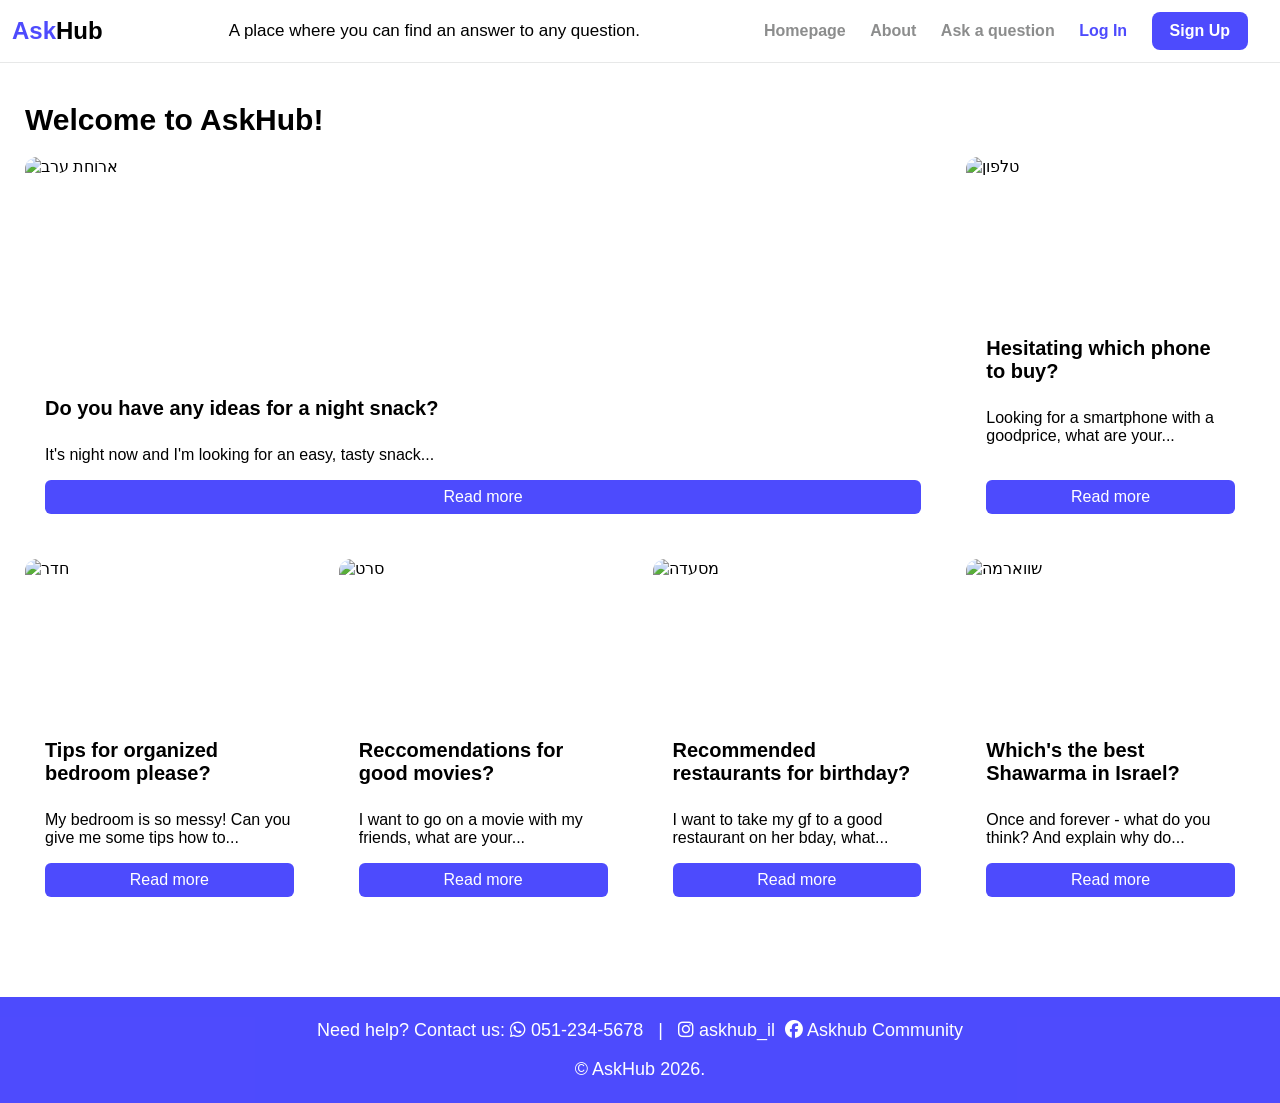
==== commit 097b9ca3: "Almost perfect" ====
--- a/index.html
+++ b/index.html
@@ -6,6 +6,7 @@
     <meta name="viewport" content="width=device-width, initial-scale=1.0">
     <title>Final Project - html JavaScript</title>
     <link rel="stylesheet" href="SCSS/style.css">
+    <link rel="stylesheet" href="SCSS/forms.css">
     <link rel="stylesheet" href="https://cdnjs.cloudflare.com/ajax/libs/font-awesome/6.5.2/css/all.min.css">
 </head>
 
@@ -41,9 +42,9 @@
                 <img src="https://media.istockphoto.com/id/1201016752/photo/young-woman-having-a-midnight-snack.jpg?s=612x612&w=0&k=20&c=JHUdr2XHTFOThA7o6x220K0A11wLV5Yn7DySJst-lzk="
                     alt="ארוחת ערב">
                 <div class="card-content">
-                    <h2>מה אפשר להכין לארוחת ערב?</h2>
-                    <p>עכשיו לילה ואני מחפשת רעיון לארוחה פשוטה, מהירה וטעימה...</p>
-                    <a href="#" class="btn">קרא עוד</a>
+                    <h2>Do you have any ideas for a night snack?</h2>
+                    <p>It's night now and I'm looking for an easy, tasty snack...</p>
+                    <a href="#" class="btn">Read more</a>
                 </div>
             </article>
 
@@ -51,9 +52,9 @@
             <article class="card">
                 <img src="https://www.t.co.il/storage/uploads/b8362fad-dc0a-4314-a974-de84495442db.jpg" alt="טלפון">
                 <div class="card-content">
-                    <h2>מתלבט איזה טלפון כדאי לקנות?</h2>
-                    <p>אני מחפש טלפון חדש במחיר סביר, על מה אתם ממליצים? ואיזה...</p>
-                    <a href="#" class="btn">קרא עוד</a>
+                    <h2>Hesitating which phone to buy?</h2>
+                    <p>Looking for a smartphone with a goodprice, what are your...</p>
+                    <a href="#" class="btn">Read more</a>
                 </div>
             </article>
 
@@ -61,9 +62,9 @@
             <article class="card">
                 <img src="https://www.bali-studio.com/wp-content/uploads/2024/12/20_640x426.jpg.webp" alt="חדר">
                 <div class="card-content">
-                    <h2>לא יכולה יותר! איך שומרים על חדר מסודר?</h2>
-                    <p>החדר שלי תמיד מבולגן ואני לא מצליחה לשמור על סדר, יש לכם...</p>
-                    <a href="#" class="btn">קרא עוד</a>
+                    <h2>Tips for organized bedroom please?</h2>
+                    <p>My bedroom is so messy! Can you give me some tips how to...</p>
+                    <a href="#" class="btn">Read more</a>
                 </div>
             </article>
 
@@ -71,9 +72,9 @@
             <article class="card">
                 <img src="https://www.pqpq2.co.il/productImages2/124/2023/11/12/image1699783117.jpg" alt="סרט">
                 <div class="card-content">
-                    <h2>מחפש המלצות - לאיזה סרט כדאי לצאת?</h2>
-                    <p>אני רוצה לצאת לסרט עם חברים, על איזה סרט אתם ממליצים? אנחנו...</p>
-                    <a href="#" class="btn">קרא עוד</a>
+                    <h2>Reccomendations for good movies?</h2>
+                    <p>I want to go on a movie with my friends, what are your...</p>
+                    <a href="#" class="btn">Read more</a>
                 </div>
             </article>
 
@@ -82,9 +83,9 @@
                 <img src="https://hungryparis.com/wp-content/uploads/2022/12/318791356_687440199724669_7890385769118981096_n-1024x768.jpg"
                     alt="מסעדה">
                 <div class="card-content">
-                    <h2>מסעדה ליום הולדת - מה מומלץ?</h2>
-                    <p>אני רוצה לקחת את הבת זוג שלי למסעדה מיוחדת ביום הולדת שלה...</p>
-                    <a href="#" class="btn">קרא עוד</a>
+                    <h2>Recommended restaurants for birthday?</h2>
+                    <p>I want to take my gf to a good restaurant on her bday, what...</p>
+                    <a href="#" class="btn">Read more</a>
                 </div>
             </article>
 
@@ -93,9 +94,9 @@
                 <img src="https://encrypted-tbn0.gstatic.com/images?q=tbn:ANd9GcRn54LryjG3MNIOIskVXW60TSadhxC5EGrFEA&s"
                     alt="שווארמה">
                 <div class="card-content">
-                    <h2>מי השווארמה הכי טובה בארץ?</h2>
-                    <p>אחת ולתמיד מי השווארמה הכי טובה בארץ לדעתכם? ותפרטו למה...</p>
-                    <a href="#" class="btn">קרא עוד</a>
+                    <h2>Which's the best Shawarma in Israel?</h2>
+                    <p>Once and forever - what do you think? And explain why do...</p>
+                    <a href="#" class="btn">Read more</a>
                 </div>
             </article>
 
@@ -111,7 +112,7 @@
             <span class="separator">|</span>
 
             <span class="social">
-                Follow us: <i class="fa-brands fa-instagram"></i> askhub_il
+                <i class="fa-brands fa-instagram"></i> askhub_il
             </span>
 
             <span>
--- a/SCSS/style.css
+++ b/SCSS/style.css
@@ -30,7 +30,6 @@
     visibility: hidden;
 }
 
-
 /* --------------------------- חלק עליון --------------------------- */
 header {
     position: sticky;
@@ -53,7 +52,7 @@
     direction: ltr;
 }
 
- /*המילה Ask*/
+/*המילה Ask*/
 .logo {
     color: var(--royal-blue);
     font-weight: bold;
@@ -66,9 +65,10 @@
 }
 
 .subtitle {
-    color:var(--black);
+    color: var(--black);
     font-weight: normal;
-    font-size: 18px;
+    font-size: 17px;
+    margin-left: 2px;
 }
 
 /*תפריט*/
@@ -99,10 +99,42 @@
     transform: translateY(-4px) scale(1.1);
 }
 
-.site-title{
+.site-title {
     font-size: 30px;
 }
 
+/* --------------------------- אודות --------------------------- */
+
+.about-strip {
+    background-color: var(--white);
+    padding: 10px 20px;
+    text-align: center;
+}
+
+.inner-about h1 {
+    color: var(--black);
+}
+
+.inner-about p {
+    text-align: justify;
+    line-height: 1.4;
+    font-size: 18px;
+    max-width: 900px;
+    margin: 0 auto;
+}
+
+.inner-about {
+    padding-top: 20px;
+}
+
+/* -------------------------- המבורגר -------------------------- */
+#menu-toggle {
+    display: none;
+}
+
+.hamburger {
+    display: none;
+}
 
 /* --------------------------- דף הבית - תוכן --------------------------- */
 .container {
@@ -170,664 +202,6 @@
     text-align: center;
 }
 
-
-/* --------------------------- אודות --------------------------- */
-
-.about-strip {
-    background-color: var(--white);
-    padding: 10px 20px;
-    text-align: center;
-}
-
-.inner-about h1 {
-    color: var(--black);
-}
-
-.inner-about p {
-    text-align: justify;
-    line-height: 1.9;
-    font-size: 18px;
-    max-width: 900px;
-    margin: 0 auto;
-}
-
-.inner-about {
-    padding-top: 20px;
-}
-
-
-/* --------------------------- שאל שאלה --------------------------- */
-
-.ask-question-strip {
-    background-color: var(--white);
-    padding: 10px 20px;
-    text-align: center;
-}
-
-.ask-question-form {
-    display: flex;
-    flex-direction: column;
-    gap: 15px;
-}
-
-textarea {
-    padding: 10px;
-    border-radius: 6px;
-    border: 1px solid #ccc;
-    margin-top: 5px;
-    font-family: inherit;
-}
-
-.ask-question-btn {
-    background-color: var(--white);
-    color: var(--black);
-    border-radius: 8px;
-    border-color: var(--light-gray);
-    padding: 12px;
-    margin-bottom: 3px;
-    margin-top: 15px;
-    font-weight: bold;
-    cursor: pointer;
-    transition: all 0.3s ease;
-    display: block;
-}
-
-
-
-/* --------------------------- הרשמה --------------------------- */
-
-.hidden {
-    display: none;
-}
-
-.white-bubble {
-    background-color: var(--white);
-    max-width: 450px;
-    margin: 0 auto;
-    padding: 0;
-    border-radius: 15px;
-    box-shadow: 0 8px 25px rgba(0,0,0,0.1);
-    text-align: left;
-}
-
-.form-content {
-    padding: 30px 40px;
-}
-
-.white-bubble h2 {
-    text-align: center;
-    color: var(--black);
-    margin-bottom: 25px;
-}
-
-.form {
-    display: flex;
-    flex-direction: column;
-    gap: 15px;
-}
-
-.form label {
-    display: flex;
-    flex-direction: column;
-    font-weight: bold;
-    color: var(--black);
-}
-
-input {
-    padding: 10px;
-    border-radius: 6px;
-    border: 1px solid #ccc;
-    margin-top: 5px;
-    font-family: inherit;
-}
-
-/* --------------------------- שגיאות בטופס --------------------------- */
-.error {
-    display: block;
-    min-height: 14px;
-    color: var(--red);
-    font-size: 13px;
-    margin-top: 1px;
-    font-weight: normal;
-    margin-bottom: 3px;
-}
-
-.invalid {
-    border: 2px solid var(--red);
-}
-
-.valid {
-    border: 2px solid var(--green);
-}
-
-
-/* --------------------------- שלבים בטופס וכפתורים --------------------------- */
-
-.submit-btn,
-.back-btn,
-.continue-btn {
-    background-color: var(--white);
-    color: var(--black);
-    border-radius: 8px;
-    border-color: var(--light-gray);
-    padding: 12px;
-    margin-bottom: 3px;
-    margin-top: 15px;
-    font-weight: bold;
-    cursor: pointer;
-    transition: all 0.3s ease;
-    display: block;
-}
-
-.submit-btn:hover,
-.back-btn:hover,
-.continue-btn:hover {
-    transform: translateY(-6px);
-    box-shadow: 0 5px 5px var(--dark-gray);
-}
-
-.continue-btn {
-    display: block;
-    margin-left: auto;
-}
-
-.buttons-row {
-    display: flex;
-    justify-content: space-between;
-    align-items: center;
-    margin-top: 15px;
-}
-
-.back-btn,
-.submit-btn {
-    flex: 0 0 120px;
-}
-
-#step2 {
-    display: none;
-}
-
-.step {
-    background-color: var(--light-gray);
-    color: var(--black);
-    padding: 15px 20px;
-    display: inline-block;
-    flex: 1;
-    text-align: center;
-}
-
-.active {
-    background-color: var(--royal-blue);
-    color:var(--white);
-}
-
-.steps {
-    display: flex;
-    overflow: hidden;
-    font-weight: bold;
-    border-radius: 12px 12px 0 0;
-    border-bottom: 1px solid var(--light-gray);
-    box-shadow: 0 2px 4px rgba(0, 0, 0, 0.08);
-}
-
-.form-section {
-    opacity: 1;
-    transition: opacity 0.35s ease;
-}
-
-.form-section.hide {
-    opacity: 0;
-}
-
-
-
-/* --------------------------- התחברות --------------------------- */
-.login-btn {
-    background-color: var(--white);
-    color: var(--black);
-    border-radius: 8px;
-    border-color: var(--light-gray);
-    padding: 12px;
-    margin-bottom: 3px;
-    margin-top: 15px;
-    font-weight: bold;
-    cursor: pointer;
-    transition: all 0.3s ease;
-    display: block;
-}
-
-.form-content {
-    padding: 30px 40px;
-}
-
-.login-form {
-    display: flex;
-    flex-direction: column;
-    gap: 15px;
-}
-
-.login-note p {
-    color: var(--dark-gray);
-    font-size: 16px;
-    font-weight: normal;
-}
-
-
-/* --------------------------- נראות סיסמא --------------------------- */
-
-.password-container {
-    position: relative;
-    width: 100%;
-}
-
-
-.password-container input {
-    width: 100%;
-    box-sizing: border-box;
-    padding-right: 45px;
-}
-
-
-.toggle-password {
-    position: absolute;
-    right: 12px;
-    top: 50%;
-    transform: translateY(-50%);
-
-    width: 22px;
-    height: 22px;
-
-    cursor: pointer;
-
-    color: #777;
-
-    z-index: 2;
-}
-
-
-.toggle-password:hover {
-    color: #444;
-}
-
-
-
-
-/* --------------------------- כרטיס פרופיל --------------------------- */
-.profile-card
-{
-    width: 420px;
-    margin: 40px auto;
-    background: white;
-    border-radius: 20px;
-    padding: 40px;
-    text-align: center;
-    box-shadow: 0 4px 15px rgba(0,0,0,0.15);
-}
-
-.profile-image
-{
-    width: 170px;
-    height: 170px;
-    border-radius: 50%;
-    object-fit: cover;
-    border: 4px solid var(--light-blue);
-    margin-bottom: 20px;
-}
-
-.profile-card h2
-{
-    margin-bottom: 10px;
-    color: #2b2b2b;
-}
-
-.profile-username
-{
-    color: gray;
-    font-size: 18px;
-    margin-bottom: 20px;
-}
-
-.profile-card p
-{
-    margin: 12px 0;
-    font-size: 17px;
-}
-
-.profile-buttons {
-    display:flex;
-    justify-content: center;
-    gap:15px;
-    margin-top:25px;
-}
-
-#edit-profile-btn,
-#game-btn {
-    background-color: var(--royal-blue);
-    color: var(--white);
-    border-radius: 8px;
-    padding: 10px 18px;
-    margin-bottom: 3px;
-    margin-top: 15px;
-    font-weight: bold;
-    cursor: pointer;
-    transition: all 0.3s ease;
-    display: block;
-}
-
-#logout-btn {
-    background-color: var(--white);
-    color: var(--black);
-    border-radius: 8px;
-    border-color: var(--light-gray);
-    padding: 10px 18px;
-    margin-bottom: 3px;
-    margin-top: 15px;
-    font-weight: bold;
-    cursor: pointer;
-    transition: all 0.3s ease;
-    display: block;
-}
-
-.profile-buttons button:hover {
-    color: var(--light-gray);
-    transform: translateY(-4px) scale(1.1);
-}
-
-
-/* --------------------------- Post Question Modal --------------------------- */
-
-.posting-modal-content{
-    background: var(--white);
-    width:320px;
-    padding:25px;
-    border-radius:20px;
-    text-align:center;
-    box-shadow:0 10px 30px rgba(0,0,0,.2);
-}
-
-.posting-modal-content h3{
-    margin-bottom: 30px;
-    font-size: 19px;
-}
-
-#close-success{
-    background: var(--royal-blue);
-    color: var(--white);
-}
-
-.posting-modal-content button{
-    width:120px;
-    padding:12px;
-    border:none;
-    border-radius:10px;
-    cursor:pointer;
-    font-weight:bold;
-    transition:.25s;
-}
-
-#close-success:hover{
-    transform:translateY(-3px);
-}
-
-
-/* --------------------------- Edit Profile Modal --------------------------- */
-
-.modal{
-    display:none;
-    position:fixed;
-    inset:0;
-    background:rgba(0,0,0,.45);
-    justify-content:center;
-    align-items:center;
-    padding:25px;
-    z-index:1500;
-}
-
-.modal-content {
-    background: white;
-    width: 600px;
-    max-width: 85vw;
-    max-height: 90vh;
-    overflow-y: auto;
-    border-radius: 18px;
-    padding: 30px;
-    position: relative;
-}
-
-.modal-body{
-    padding:30px;
-    overflow-y:auto;
-    max-height:90vh;
-}
-
-.close {
-    position: absolute;
-    top: 15px;
-    right: 20px;
-    cursor: pointer;
-    font-size: 28px;
-}
-
-.modal-steps{
-    display:flex;
-    gap:15px;
-    margin:20px 0;
-}
-
-.modal-steps button{
-    flex:1;
-    padding:12px;
-    border:none;
-    border-radius:8px;
-    cursor:pointer;
-    background:#ececec;
-}
-
-.active-tab{
-    background:#1f6fff !important;
-    color:white;
-}
-
-.modal-content label{
-    display:block;
-    margin-bottom:15px;
-}
-
-.modal-content input{
-    width:100%;
-    padding:10px;
-    margin-top:5px;
-}
-
-.modal-buttons{
-    display:flex;
-    justify-content:flex-end;
-    gap:15px;
-    margin-top:25px;
-}
-
-#cancel-edit,
-#save-edit {
-    background-color: var(--white);
-    color: var(--black);
-    border-radius: 8px;
-    border-color: var(--light-gray);
-    padding: 12px;
-    margin-bottom: 3px;
-    margin-top: 15px;
-    font-weight: bold;
-    cursor: pointer;
-    transition: all 0.3s ease;
-    display: block;
-}
-
-
-/*
-input:focus {
-    outline: none;
-    border: 2px solid var(--purple-primary);
-}
-
-input:focus:invalid {
-    border: 2px solid var(--error);
-}
-
-input:valid:not(:placeholder-shown) {
-    border: 2px solid var(--success);
-}
-
-.radio-row, .check-row {
-    display: flex;
-    align-items: center;
-    gap: 10px;
-    margin: 5px 0;
-}
-
-.radio-row label {
-    flex-direction: row;
-    font-weight: normal;
-    margin-left: 10px;
-}*/
-
-
-/* --------------------------- מנהל / אדמין --------------------------- */
-
-.admin-card{
-    width:100%;
-    max-width:1400px;
-    margin:40px auto;
-    padding:30px;
-    border-radius:20px;
-    overflow:hidden;
-}
-
-.admin-table{
-    width:100%;
-    border-collapse:collapse;
-}
-
-.admin-table thead{
-    background: var(--white);
-    color: var(--black);
-}
-
-.admin-table th{
-    padding:18px 15px;
-    text-align:center;
-    font-size:15px;
-    font-weight:bold;
-}
-
-.admin-table td{
-    padding:18px 15px;
-    text-align:center;
-    vertical-align:middle;
-}
-
-.admin-table tbody tr{
-    border-bottom: 1px solid var(--light-gray);
-}
-
-.admin-table tbody tr:last-child{
-    border-bottom: none;
-}
-
-.admin-profile-pic{
-    width: 60px;
-    height: 60px;
-    border-radius: 50%;
-    object-fit: cover;
-    border: 3px solid var(--light-blue);
-}
-
-.actions{
-    display:flex;
-    justify-content:center;
-    gap:12px;
-}
-
-.action-btn{
-    width:42px;
-    height:42px;
-    border:none;
-    border-radius:10px;
-    background:white;
-    cursor:pointer;
-    font-size:20px;
-    transition:.25s;
-    box-shadow:0 2px 8px rgba(0,0,0,.12);
-}
-
-.action-btn:hover{
-    transform:translateY(-3px);
-}
-
-.edit-btn:hover{
-    background:#d9ecff;
-}
-
-.delete-btn:hover{
-    background:#ffe0e0;
-}
-
-/* -------------------- Delete Modal - אדמין שיכול למחוק משתמש -------------------- */
-
-.delete-modal-content{
-    background:white;
-    width:360px;
-    padding:35px;
-    border-radius:20px;
-    text-align:center;
-    box-shadow:0 10px 30px rgba(0,0,0,.2);
-}
-
-.delete-modal-content h3{
-    margin-bottom:30px;
-    font-size:22px;
-}
-
-.delete-buttons{
-    display:flex;
-    justify-content:center;
-    gap:18px;
-}
-
-.delete-buttons button{
-    width:120px;
-    padding:12px;
-    border:none;
-    border-radius:10px;
-    cursor:pointer;
-    font-weight:bold;
-    transition:.25s;
-}
-
-#confirm-delete{
-    background:#ff4d4d;
-    color:white;
-}
-
-#cancel-delete{
-    background:#ececec;
-}
-
-.delete-buttons button:hover{
-    transform:translateY(-3px);
-}
-
-
-
-/*צקבוקס מוסתר*/
-#menu-toggle {
-    display: none;
-}
-
-.hamburger {
-    display: none;
-}
-
-
-
 /* --------------------------- החלק התחתון של האתר ---------------------------- */
 
 footer {
@@ -864,25 +238,43 @@
     margin-left: 5px;
 }
 
-
-
-
-/*התאמה למובייל לפי הדרישות בתרגיל*/
-@media (max-width: 800px) {
+.table-wrapper {
+    width: 100%;
+    overflow-x: auto;
+}
+
+/* ------------------------- התאמת האתר למובייל ------------------------- */
+@media (max-width: 1040px) {
 
     /* header */
     .nav-container {
         display: flex;
-        justify-content: space-between;
         align-items: center;
     }
 
-    /*כפתור המבורגר שלושה קווים*/
+    .mobile-auth {
+        display: flex;
+        gap: 10px;
+        align-items: center;
+        margin-left: auto;
+        margin-right: 15px;
+        order: 2;
+        font-size: 14px;
+    }
+
+    /* כפתור המבורגר */
     .hamburger {
         display: block;
-        color: white;
+        color: var(--black);
         font-size: 30px;
         cursor: pointer;
+        position: relative;
+        z-index: 3000;
+        order: 3;
+    }
+
+    .logo {
+        order: 1;
     }
 
     /*תפריט צד*/
@@ -892,22 +284,27 @@
         right: -250px;
         width: 220px;
         height: 100vh;
-        background-color: var(--purple-primary);
+        background-color: var(--white);
         display: flex;
         flex-direction: column;
+        align-items: center;
         padding-top: 100px;
-        padding-right: 20px;
         gap: 25px;
         transition: right 0.3s ease;
         z-index: 2000;
     }
 
-    #menu-toggle:checked ~ .menu {
+    #menu-toggle:checked~.menu {
         right: 0;
     }
 
-    .menu a {  margin: 0;
+    .menu a {
+        margin: 0;
         font-size: 20px;
+    }
+
+    .subtitle {
+        display: none;
     }
 
     .grid-layout {
@@ -928,78 +325,59 @@
     }
 
     .white-bubble {
+        padding: 10px;
+    }
+
+    .form-content {
+        padding: 15px;
+    }
+
+    .copyright {
+        font-size: 13px;
+        margin-top: 40px;
+    }
+
+    .profile-card {
         width: 100%;
+        max-width: 100%;
         padding: 20px;
     }
-}
-
-
-
-
-
-
-
-
-
-
-
-
-
-
-
-
-
-
-
-
-
-
-
-
-
-
-
-
-
-
-
-
-
-
-
-
-
-
-
-
-
-
-
-
-
-
-
-
-
-
-
-
-
-
-
-
-
-
-
-
-
-
-
-
-
-
-
-
-
-
-
+
+    .profile-image {
+        max-width: 100%;
+    }
+
+    body {
+        overflow-x: hidden;
+    }
+
+    footer p {
+        line-height: 0.8;
+    }
+
+    footer p:first-child {
+        display: flex;
+        flex-direction: column;
+        gap: 10px;
+    }
+
+    .social {
+        display: inline;
+    }
+
+    .separator {
+        display: none;
+    }
+
+    .admin-card {
+        padding: 15px;
+    }
+
+    .admin-table {
+        min-width: 1000px;
+    }
+
+    .table-wrapper {
+        overflow-x: auto;
+    }
+}
--- a/SCSS/forms.css
+++ b/SCSS/forms.css
@@ -0,0 +1,308 @@
+:root {
+    --royal-blue: #423ffdef;
+    --white: #ffffff;
+    --black: #000000;
+    --red: #ff4d4d;
+    --green: #09d1a6;
+    --dark-gray: #8c8d8d;
+    --light-gray: #cfd1d1;
+    --very-light-gray: #e0e2e2c7;
+    --light-blue: #569affcb;
+    --blue: #1f6fff;
+    --rgba-dark-gray: rgba(0, 0, 0, .45);
+    --rgba-light-gray: rgba(0, 0, 0, 0.08);
+}
+
+/* --------------------------- הרשמה --------------------------- */
+
+.hidden {
+    display: none;
+}
+
+.white-bubble {
+    background-color: var(--white);
+    max-width: 450px;
+    margin: 0 auto;
+    padding: 0;
+    border-radius: 15px;
+    box-shadow: 0 8px 25px var(--rgba-light-gray);
+    text-align: left;
+}
+
+.form-content {
+    padding: 30px 40px;
+}
+
+.white-bubble h2 {
+    text-align: center;
+    color: var(--black);
+    margin-bottom: 25px;
+    padding-top: 12px;
+}
+
+.form {
+    display: flex;
+    flex-direction: column;
+    gap: 15px;
+}
+
+.form label {
+    display: flex;
+    flex-direction: column;
+    font-weight: bold;
+    color: var(--black);
+}
+
+input {
+    padding: 10px;
+    border-radius: 6px;
+    border: 1px solid #ccc;
+    margin-top: 5px;
+    font-family: inherit;
+}
+
+/* --------------------------- שגיאות בטופס --------------------------- */
+.error {
+    display: block;
+    min-height: 14px;
+    color: var(--red);
+    font-size: 13px;
+    margin-top: 1px;
+    font-weight: normal;
+    margin-bottom: 3px;
+}
+
+.invalid {
+    border: 2px solid var(--red);
+}
+
+.valid {
+    border: 2px solid var(--green);
+}
+
+
+/* --------------------------- שלבים בטופס וכפתורים --------------------------- */
+
+.submit-btn, .back-btn, .continue-btn {
+    background-color: var(--white);
+    color: var(--black);
+    border-radius: 8px;
+    border-color: var(--light-gray);
+    padding: 12px;
+    margin-bottom: 3px;
+    margin-top: 15px;
+    font-weight: bold;
+    cursor: pointer;
+    transition: all 0.3s ease;
+    display: block;
+}
+
+.submit-btn:hover, .back-btn:hover, .continue-btn:hover {
+    transform: translateY(-6px);
+    box-shadow: 0 5px 5px var(--dark-gray);
+}
+
+.continue-btn {
+    display: block;
+    margin-left: auto;
+}
+
+.buttons-row {
+    display: flex;
+    justify-content: space-between;
+    align-items: center;
+    margin-top: 15px;
+}
+
+.back-btn, .submit-btn {
+    flex: 0 0 120px;
+}
+
+#step2 {
+    display: none;
+}
+
+.step {
+    background-color: var(--light-gray);
+    color: var(--black);
+    padding: 15px 20px;
+    display: inline-block;
+    flex: 1;
+    text-align: center;
+}
+
+.active {
+    background-color: var(--royal-blue);
+    color: var(--white);
+}
+
+.steps {
+    display: flex;
+    overflow: hidden;
+    font-weight: bold;
+    border-radius: 12px 12px 0 0;
+    border-bottom: 1px solid var(--light-gray);
+    box-shadow: 0 2px 4px var(--rgba-light-gray);
+}
+
+.form-section {
+    opacity: 1;
+    transition: opacity 0.35s ease;
+}
+
+.form-section.hide {
+    opacity: 0;
+}
+
+
+/* --------------------------- התחברות --------------------------- */
+.login-btn {
+    background-color: var(--white);
+    color: var(--black);
+    border-radius: 8px;
+    border-color: var(--light-gray);
+    padding: 12px;
+    margin-bottom: 3px;
+    margin-top: 15px;
+    font-weight: bold;
+    cursor: pointer;
+    transition: all 0.3s ease;
+    display: block;
+}
+
+.form-content {
+    padding: 30px 40px;
+}
+
+.login-form {
+    display: flex;
+    flex-direction: column;
+    gap: 15px;
+}
+
+.login-note p {
+    color: var(--dark-gray);
+    font-size: 16px;
+    font-weight: normal;
+}
+
+
+/* --------------------------- נראות סיסמא --------------------------- */
+
+.password-container {
+    position: relative;
+    width: 100%;
+}
+
+.password-container input {
+    width: 100%;
+    box-sizing: border-box;
+    padding-right: 45px;
+}
+
+.toggle-password {
+    position: absolute;
+    right: 12px;
+    top: 50%;
+    transform: translateY(-50%);
+    width: 22px;
+    height: 22px;
+    cursor: pointer;
+    color: var(--dark-gray);
+    z-index: 2;
+}
+
+.toggle-password:hover {
+    color: var(--black);
+}
+
+
+/* ---------------------- Edit Profile Modal - טופס צף לעריכת פרופיל משתמש ---------------------- */
+
+.modal {
+    display: none;
+    position: fixed;
+    inset: 0;
+    background: var(--rgba-dark-gray);
+    justify-content: center;
+    align-items: center;
+    padding: 25px;
+    z-index: 1500;
+}
+
+.modal-content {
+    background: var(--white);
+    width: 600px;
+    max-width: 85vw;
+    max-height: 90vh;
+    overflow-y: auto;
+    border-radius: 18px;
+    padding: 30px;
+    position: relative;
+}
+
+.modal-body {
+    padding: 30px;
+    overflow-y: auto;
+    max-height: 90vh;
+}
+
+.close {
+    position: absolute;
+    top: 15px;
+    right: 20px;
+    cursor: pointer;
+    font-size: 28px;
+}
+
+.modal-steps {
+    display: flex;
+    gap: 15px;
+    margin: 20px 0;
+}
+
+.modal-steps button {
+    flex: 1;
+    padding: 12px;
+    border: none;
+    border-radius: 8px;
+    cursor: pointer;
+    background: var(--very-light-gray);
+}
+
+.active-tab {
+    background: var(--blue) !important;
+    color: var(--white);
+}
+
+.modal-content label {
+    display: block;
+    margin-bottom: 15px;
+}
+
+.modal-content input {
+    width: 100%;
+    padding: 10px;
+    margin-top: 5px;
+}
+
+.modal-buttons {
+    display: flex;
+    justify-content: flex-end;
+    gap: 15px;
+    margin-top: 25px;
+}
+
+#cancel-edit, #save-edit {
+    background-color: var(--white);
+    color: var(--black);
+    border-radius: 8px;
+    border-color: var(--light-gray);
+    padding: 12px;
+    margin-bottom: 3px;
+    margin-top: 15px;
+    font-weight: bold;
+    cursor: pointer;
+    transition: all 0.3s ease;
+    display: block;
+}
